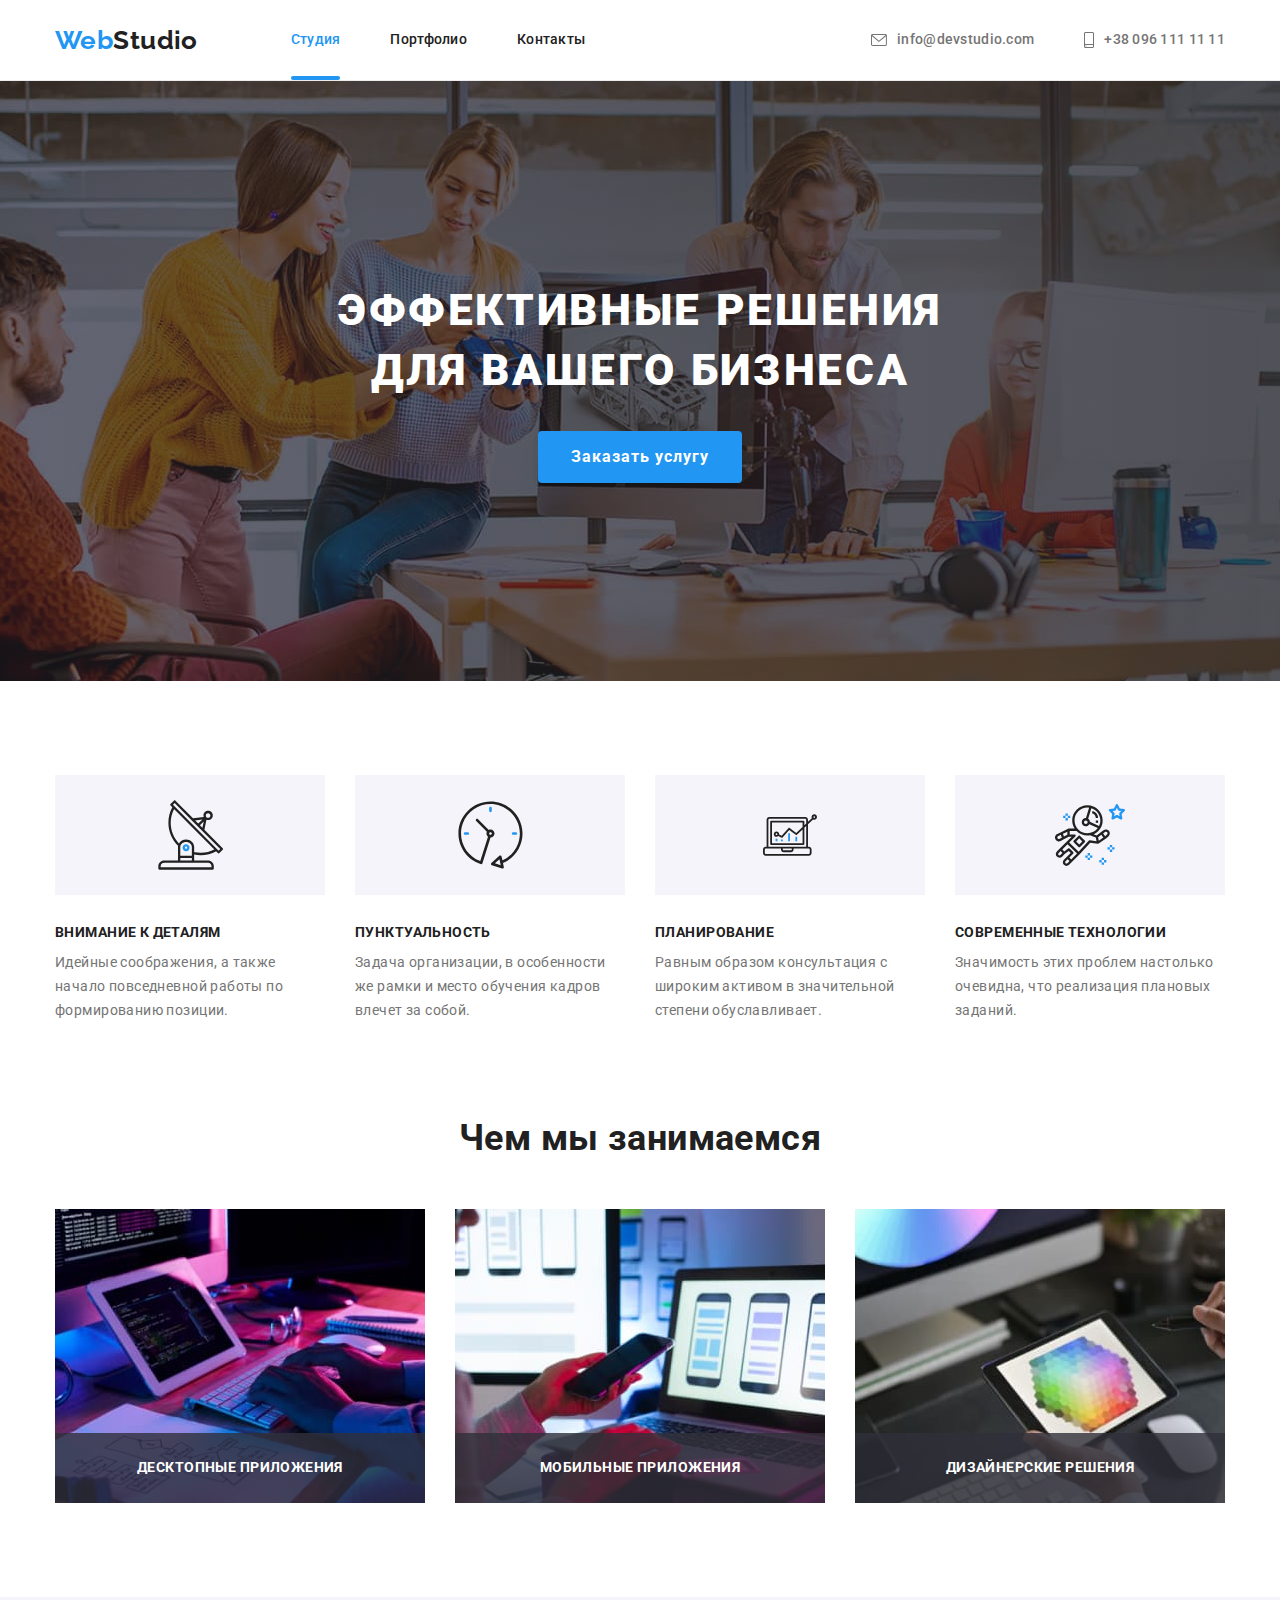
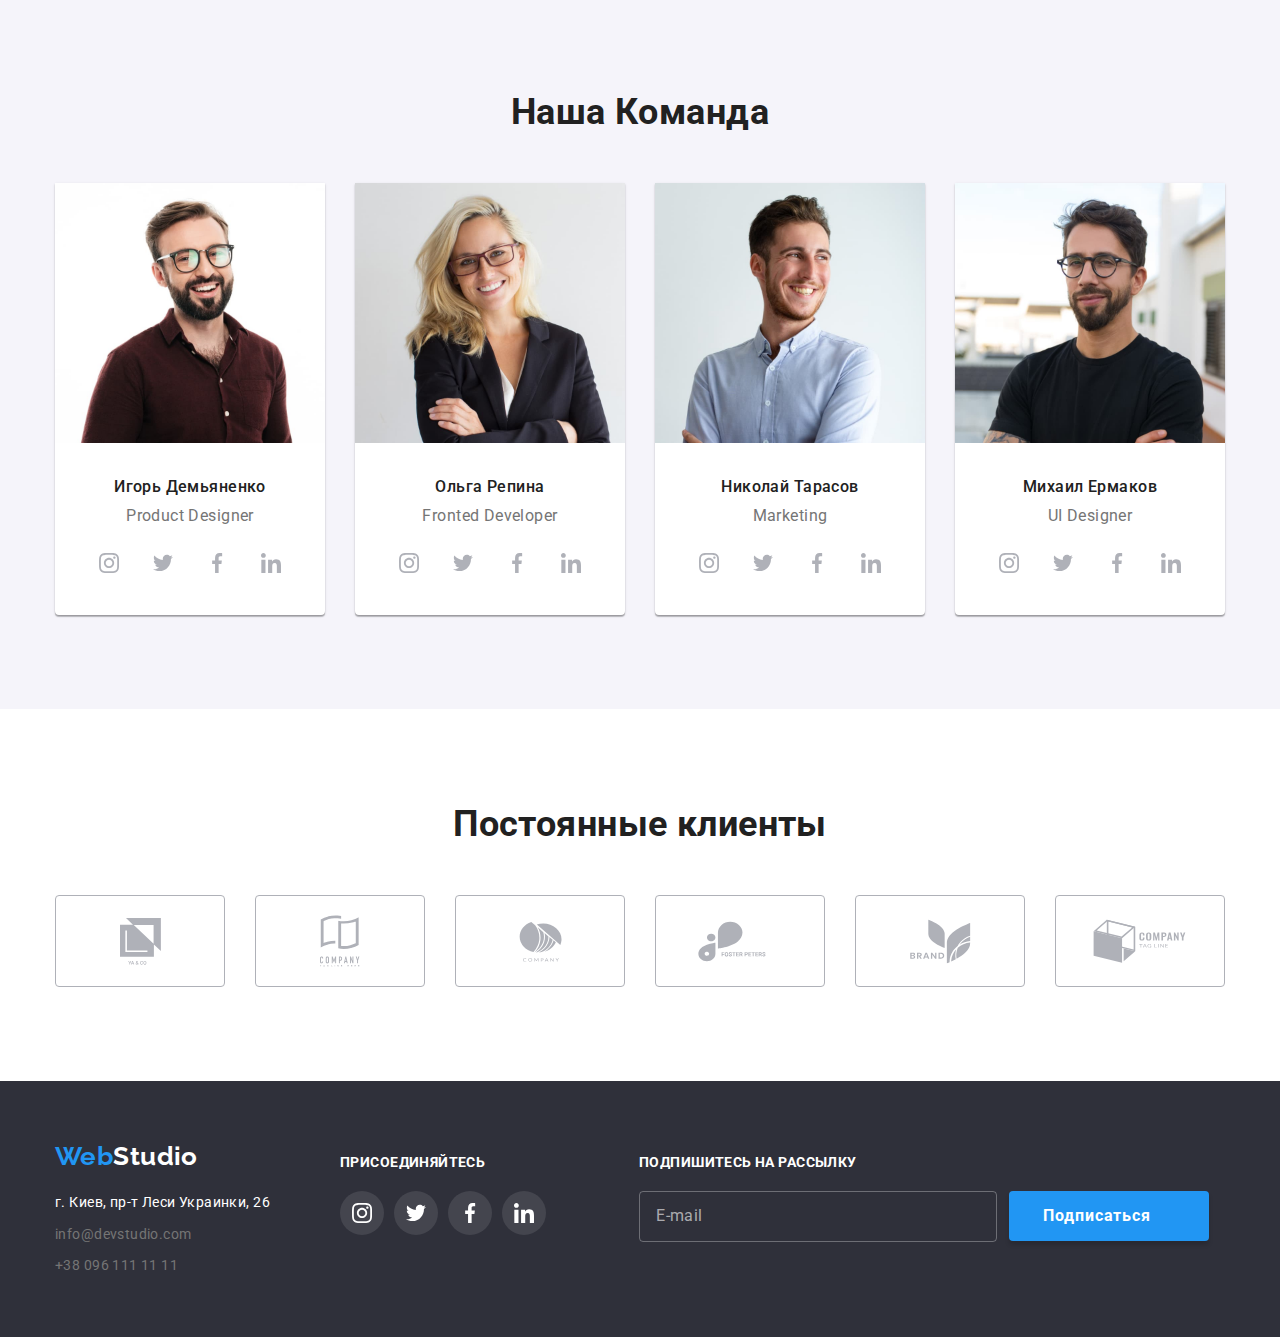
==== index.html @ 4ed6be83 "добавляет стили к форме" ====
<!DOCTYPE html>
<html lang="ru">
  <head>
    <meta charset="UTF-8" />
    <meta http-equiv="X-UA-Compatible" content="IE=edge" />
    <meta name="viewport" content="width=device-width, initial-scale=1.0" />
    <title>Студия</title>
    <link rel="preconnect" href="https://fonts.gstatic.com" />
    <link
      href="https://fonts.googleapis.com/css2?family=Raleway:wght@700&family=Roboto:wght@400;500;700;900&display=swap"
      rel="stylesheet"
    />
    <link
      rel="stylesheet"
      href="https://cdnjs.cloudflare.com/ajax/libs/modern-normalize/1.0.0/modern-normalize.min.css"
    />
    <link rel="stylesheet" href="./css/styles.css" />
  </head>
  <body class="page">
    <!--Шапка сайта-->
    <header class="page-header">
      <div class="container">
        <nav class="main-nav">
          <a href="./index.html" class="logo link-line"
            ><span class="logo-blue">Web</span>Studio</a
          >

          <ul class="site-nav list">
            <li class="item">
              <a href="./index.html" class="link current">Студия</a>
            </li>
            <li class="item">
              <a href="./portfolio.html" class="link">Портфолио</a>
            </li>
            <li class="item"><a href="#" class="link">Контакты</a></li>
          </ul>
        </nav>
        <ul class="auth-nav list">
          <li class="item">
            <a href="mailto:info@devstudio.com" class="link">
              <svg class="auth-item" width="16" height="12">
                <use
                  href="./images/icons.svg#icon-envelope"
                  class="auth-icon"
                ></use>
              </svg>
              info@devstudio.com</a
            >
          </li>
          <li class="item">
            <a href="tel:+380961111111" class="link">
              <svg class="auth-item" width="10" height="16">
                <use
                  href="./images/icons.svg#icon-smartphone"
                  class="auth-icon"
                ></use>
              </svg>
              +38 096 111 11 11</a
            >
          </li>
        </ul>
      </div>
    </header>

    <main>
      <!--Герой-->
      <section class="hero-section">
        <div class="container main-container">
          <h1 class="hero-title">Эффективные решения для вашего бизнеса</h1>
          <button class="hero-button button" type="button" data-modal-open>
            Заказать услугу
          </button>
          <div class="backdrop is-hidden" data-modal>
            <div class="modal">
              <div class="modal-container">
                <button
                  class="close-btn-modal"
                  type="button"
                  data-modal-close
                ></button>
              </div>
            </div>
          </div>
        </div>
      </section>
      <!--Преймущества-->
      <section class="section">
        <div class="container">
          <!--Скроем с помощью CSS↓-->
          <!-- <h2 class="second-title">Преймущества</h2> -->
          <ul class="feature-list list">
            <li class="item">
              <div class="feature-container">
                <svg class="feature-icon" width="65" height="70">
                  <use href="./images/icons.svg#icon-anthenn"></use>
                </svg>
              </div>
              <h3 class="features-title">Внимание к деталям</h3>
              <p class="features-text">
                Идейные соображения, а также начало повседневной работы по
                формированию позиции.
              </p>
            </li>
            <li class="item">
              <div class="feature-container">
                <svg class="feature-icon" width="67" height="70">
                  <use href="./images/icons.svg#icon-clock"></use>
                </svg>
              </div>
              <h3 class="features-title">Пунктуальность</h3>
              <p class="features-text">
                Задача организации, в особенности же рамки и место обучения
                кадров влечет за собой.
              </p>
            </li>
            <li class="item">
              <div class="feature-container">
                <svg class="feature-icon" width="70" height="54">
                  <use href="./images/icons.svg#icon-diagram"></use>
                </svg>
              </div>
              <h3 class="features-title">Планирование</h3>
              <p class="features-text">
                Равным образом консультация с широким активом в значительной
                степени обуславливает.
              </p>
            </li>
            <li class="item">
              <div class="feature-container">
                <svg class="feature-icon" width="70" height="70">
                  <use href="./images/icons.svg#icon-astronaut"></use>
                </svg>
              </div>
              <h3 class="features-title">Современные технологии</h3>
              <p class="features-text">
                Значимость этих проблем настолько очевидна, что реализация
                плановых заданий.
              </p>
            </li>
          </ul>
        </div>
      </section>
      <!--Чем мы занимаемся-->
      <section class="section no-toppadding">
        <div class="container">
          <h2 class="second-title">Чем мы занимаемся</h2>
          <ul class="list flex-occupation">
            <li class="item">
              <div class="thumb-occupation">
                <img
                  class="pictblock"
                  src="./images/box_1development.jpg"
                  alt="Разработка продукта"
                  width="370"
                  height="294"
                />
                <p class="occupation-text">Десктопные приложения</p>
              </div>
            </li>
            <li class="item">
              <div class="thumb-occupation">
                <img
                  class="pictblock"
                  src="./images/box_2visualization.jpg"
                  alt="Визуализация"
                  width="370"
                  height="294"
                />
                <p class="occupation-text">Мобильные приложения</p>
              </div>
            </li>
            <li class="item">
              <div class="thumb-occupation">
                <img
                  class="pictblock"
                  src="./images/box_3designing.jpg"
                  alt="Дизайн"
                  width="370"
                  height="294"
                />
                <p class="occupation-text">Дизайнерские решения</p>
              </div>
            </li>
          </ul>
        </div>
      </section>
      <!--Команда-->
      <section class="section team">
        <div class="container">
          <h2 class="second-title">Наша Команда</h2>
          <ul class="team-list list">
            <li class="item">
              <img
                src="./images/img.jpg"
                alt="Игорь Демьяненко"
                width="270"
                height="260"
              />

              <div class="teambox">
                <h3 class="names">Игорь Демьяненко</h3>
                <p class="profession">Product Designer</p>

                <ul class="icon-list">
                  <li class="team-item-icon">
                    <a href="#" class="team-link" aria-label="instagram">
                      <svg class="team-icon" width="20" height="20">
                        <use href="./images/icons.svg#icon-instagram"></use>
                      </svg>
                    </a>
                  </li>
                  <li class="team-item-icon">
                    <a href="#" class="team-link" aria-label="twitter">
                      <svg class="team-icon" width="20" height="20">
                        <use href="./images/icons.svg#icon-twitter"></use>
                      </svg>
                    </a>
                  </li>
                  <li class="team-item-icon">
                    <a href="#" class="team-link" aria-label="facebook">
                      <svg class="team-icon" width="20" height="20">
                        <use href="./images/icons.svg#icon-facebook"></use>
                      </svg>
                    </a>
                  </li>
                  <li class="team-item-icon">
                    <a href="#" class="team-link" aria-label="linkedin">
                      <svg class="team-icon" width="20" height="20">
                        <use href="./images/icons.svg#icon-linkedin"></use>
                      </svg>
                    </a>
                  </li>
                </ul>
              </div>
            </li>
            <li class="item">
              <img
                src="./images/img_2.jpg"
                alt="Ольга Репина"
                width="270"
                height="260"
              />
              <div class="teambox">
                <h3 class="names">Ольга Репина</h3>
                <p class="profession">Fronted Developer</p>
                <ul class="icon-list">
                  <li class="team-item-icon">
                    <a href="#" class="team-link" aria-label="instagram">
                      <svg class="team-icon" width="20" height="20">
                        <use href="./images/icons.svg#icon-instagram"></use>
                      </svg>
                    </a>
                  </li>
                  <li class="team-item-icon">
                    <a href="#" class="team-link" aria-label="twitter">
                      <svg class="team-icon" width="20" height="20">
                        <use href="./images/icons.svg#icon-twitter"></use>
                      </svg>
                    </a>
                  </li>
                  <li class="team-item-icon">
                    <a href="#" class="team-link" aria-label="facebook">
                      <svg class="team-icon" width="20" height="20">
                        <use href="./images/icons.svg#icon-facebook"></use>
                      </svg>
                    </a>
                  </li>
                  <li class="team-item-icon">
                    <a href="#" class="team-link" aria-label="linkedin">
                      <svg class="team-icon" width="20" height="20">
                        <use href="./images/icons.svg#icon-linkedin"></use>
                      </svg>
                    </a>
                  </li>
                </ul>
              </div>
            </li>
            <li class="item">
              <img
                src="./images/img_3.jpg"
                alt="Николай Тарасов"
                width="270"
                height="260"
              />
              <div class="teambox">
                <h3 class="names">Николай Тарасов</h3>
                <p class="profession">Marketing</p>
                <ul class="icon-list">
                  <li class="team-item-icon">
                    <a href="#" class="team-link" aria-label="instagram">
                      <svg class="team-icon" width="20" height="20">
                        <use href="./images/icons.svg#icon-instagram"></use>
                      </svg>
                    </a>
                  </li>
                  <li class="team-item-icon">
                    <a href="#" class="team-link" aria-label="twitter">
                      <svg class="team-icon" width="20" height="20">
                        <use href="./images/icons.svg#icon-twitter"></use>
                      </svg>
                    </a>
                  </li>
                  <li class="team-item-icon">
                    <a href="#" class="team-link" aria-label="facebook">
                      <svg class="team-icon" width="20" height="20">
                        <use href="./images/icons.svg#icon-facebook"></use>
                      </svg>
                    </a>
                  </li>
                  <li class="team-item-icon">
                    <a href="#" class="team-link" aria-label="linkedin">
                      <svg class="team-icon" width="20" height="20">
                        <use href="./images/icons.svg#icon-linkedin"></use>
                      </svg>
                    </a>
                  </li>
                </ul>
              </div>
            </li>
            <li class="item">
              <img
                src="./images/img_4.jpg"
                alt="Михаил Ермаков"
                width="270"
                height="260"
              />
              <div class="teambox">
                <h3 class="names">Михаил Ермаков</h3>
                <p class="profession">UI Designer</p>
                <ul class="icon-list">
                  <li class="team-item-icon">
                    <a href="#" class="team-link" aria-label="instagram">
                      <svg class="team-icon" width="20" height="20">
                        <use href="./images/icons.svg#icon-instagram"></use>
                      </svg>
                    </a>
                  </li>
                  <li class="team-item-icon">
                    <a href="#" class="team-link" aria-label="twitter">
                      <svg class="team-icon" width="20" height="20">
                        <use href="./images/icons.svg#icon-twitter"></use>
                      </svg>
                    </a>
                  </li>
                  <li class="team-item-icon">
                    <a href="#" class="team-link" aria-label="facebook">
                      <svg class="team-icon" width="20" height="20">
                        <use href="./images/icons.svg#icon-facebook"></use>
                      </svg>
                    </a>
                  </li>
                  <li class="team-item-icon">
                    <a href="#" class="team-link" aria-label="linkedin">
                      <svg class="team-icon" width="20" height="20">
                        <use href="./images/icons.svg#icon-linkedin"></use>
                      </svg>
                    </a>
                  </li>
                </ul>
              </div>
            </li>
          </ul>
        </div>
      </section>
      <!-- Clients -->
      <section class="section">
        <h2 class="second-title">Постоянные клиенты</h2>
        <ul class="icon-list">
          <li class="client-item-icon">
            <a href="#" class="client-link">
              <svg class="client-icon" width="41" height="47">
                <use href="./images/icons.svg#icon-group_2"></use>
              </svg>
            </a>
          </li>
          <li class="client-item-icon">
            <a href="#" class="client-link">
              <svg class="client-icon" width="40" height="52">
                <use href="./images/icons.svg#icon-group_3"></use>
              </svg>
            </a>
          </li>
          <li class="client-item-icon">
            <a href="#" class="client-link">
              <svg class="client-icon" width="43" height="41">
                <use href="./images/icons.svg#icon-group_4"></use>
              </svg>
            </a>
          </li>
          <li class="client-item-icon">
            <a href="#" class="client-link">
              <svg class="client-icon" width="84" height="41">
                <use href="./images/icons.svg#icon-group_5"></use>
              </svg>
            </a>
          </li>
          <li class="client-item-icon">
            <a href="#" class="client-link">
              <svg class="client-icon" width="63" height="45">
                <use href="./images/icons.svg#icon-group_7"></use>
              </svg>
            </a>
          </li>
          <li class="client-item-icon">
            <a href="#" class="client-link">
              <svg class="client-icon" width="94" height="44">
                <use href="./images/icons.svg#icon-group_6"></use>
              </svg>
            </a>
          </li>
        </ul>
      </section>
    </main>
    <footer class="page-footer">
      <div class="container">
        <div class="footer-conteiner">
          <a href="./index.html" class="logo-footer link-line"
            ><span class="logo-blue">Web</span>Studio</a
          >
          <address class="footer-adress">
            <p class="text-footer">г. Киев, пр-т Леси Украинки, 26</p>
            <ul class="contacts-footer list">
              <li class="link">
                <a href="mailto:info@devstudio.com">info@devstudio.com</a>
              </li>
              <li class="link">
                <a href="tel:+380961111111">+38 096 111 11 11</a>
              </li>
            </ul>
          </address>
        </div>

        <div class="second footer-conteiner">
          <p class="features-title">Присоединяйтесь</p>
          <ul class="icon-list">
            <li class="footer-item-icon">
              <a href="#" class="footer-link" aria-label="instagram">
                <svg class="footer-icon" width="20" height="20">
                  <use href="./images/icons.svg#icon-instagram"></use>
                </svg>
              </a>
            </li>
            <li class="footer-item-icon">
              <a href="#" class="footer-link" aria-label="twitter">
                <svg class="footer-icon" width="20" height="20">
                  <use href="./images/icons.svg#icon-twitter"></use>
                </svg>
              </a>
            </li>
            <li class="footer-item-icon">
              <a href="#" class="footer-link" aria-label="facebook">
                <svg class="footer-icon" width="20" height="20">
                  <use href="./images/icons.svg#icon-facebook"></use>
                </svg>
              </a>
            </li>
            <li class="footer-item-icon">
              <a href="#" class="footer-link" aria-label="linkedin">
                <svg class="footer-icon" width="20" height="20">
                  <use href="./images/icons.svg#icon-linkedin"></use>
                </svg>
              </a>
            </li>
          </ul>
        </div>
        <div class="form-field footer-conteiner">
          <form name = "subscribe">
          <label  class= "subscribe-label" for="mail">Подпишитесь на рассылку</label>
          <div class="field-btn-container">
            <input  class="input-email" type="email" name="mail" id="mail" placeholder="E-mail" />
            </form>
            <button class="hero-button button" type="submit">
              <span class="sub-text">
              Подписаться</span>
              <svg class="sub-icon" width="24" height="24">
                <use href=""></use>

              </svg>
            </button>
          </div>
        </div>
      </div>
    </footer>
    <script src="./js/modal.js"></script>
  </body>
</html>
---- css/styles.css ----
:root {
  --primary-text-color: #757575;
  --title-text-color: #212121;
  --accent-color: #2196f3;
  --white-color: #ffffff;

  --background-white: #ffffff;
  --background-black: #2f303a;
  --background-button: #f5f4fa;
  --background-gray: #e5e5e5;
  --bordercard-grey: #eeeeee;
  --transparent-mail: rgba(255 255 255 0.6);
  --gradient-color: #c4c4c4;

  --card-set-gep: 30px;
  --timing-function: cubic-bezier(0.4, 0, 0.2, 1);
  --timing-process: 250ms;
}

/* Cтили для Index.html */

body {
  background-color: var(--white-color);
  color: var(--primary-text-color);
  font-family: Roboto, sans-serif;
  letter-spacing: 0.03em;
  font-family: "Roboto", "Arial", "Helvetica", sans-serif;
  font-weight: 400;
  font-size: 14px;
  line-height: 1.14;
  font-style: normal;
  margin: 0px;
}

/* img {
  display: block; ----Репета на видео показывал что можно делать так в ДЗ))
  max-width: 100%;
} */
/* можно еще создать в body {font size14px} */
.link-line {
  text-decoration: none;
}
.list {
  margin: 0;
  padding: 0;
  list-style: none;
}

.list a {
  text-decoration: none;
}

.page-header {
  background-color: var(--background-white);
  border-bottom: 1px solid #ececec;
}
/* контейнер */
.container {
  padding-left: 15px;
  padding-right: 15px;

  width: 1200px;
  margin-left: auto;
  margin-right: auto;
}

/* Main */
.page-header > .container {
  display: flex;
  align-items: center;
  justify-content: space-between;
}

/* Main-nav */

.main-nav {
  display: flex;
  align-items: center;
}
/* logo */
.logo {
  color: var(--title-text-color);
  font-family: Raleway, sans-serif;

  font-weight: 700;
  font-size: 26px;
  line-height: 1.17;
}
.logo-blue {
  color: var(--accent-color);
}

/* site nav */
.site-nav {
  display: flex;
  margin-left: 93px;
}

.site-nav .item + .item {
  margin-left: 50px;
}

.site-nav .link {
  display: block;
  padding-top: 32px;
  padding-bottom: 32px;

  color: var(--title-text-color);
  font-family: Roboto, sans-serif;
  font-weight: 500;
  font-size: 14px;
  line-height: 1.14;
  letter-spacing: 0.02em;
  transition: color var(--timing-process) var(--timing-function);
}

.site-nav .link:hover,
.site-nav .link:focus {
  color: var(--accent-color);
}
.site-nav .link.current {
  color: var(--accent-color);
}
.current {
  position: relative;
}
.current::after {
  content: "";
  position: absolute;
  width: 100%;
  height: 4px;
  bottom: 0;
  left: 0;

  display: inline-block;
  border-radius: 2px;
  margin: 0;
  padding: 0;
  background-color: var(--accent-color);
}
/* auth-nav */

.auth-nav {
  display: flex;
  margin-left: auto;
  align-items: center;
}

.auth-nav .item + .item {
  margin-left: 50px;
}
.auth-item {
  margin-right: 10px;
}

.auth-nav .link {
  display: flex;
  align-items: center;

  fill: currentColor;

  color: var(--primary-text-color);
  font-family: Roboto, sans-serif;
  font-weight: 500;
  font-size: 14px;
  line-height: 1.14;
  letter-spacing: 0.02em;
  transition: color var(--timing-process) var(--timing-function);
}

.auth-nav .link:hover,
.auth-nav .link:focus {
  color: var(--accent-color);
}

/* Hero */
.hero-section {
  background-color: var(--background-black);

  background-image: linear-gradient(
      to right,
      rgba(47, 48, 58, 0.4) 0%,
      rgba(45, 45, 45, 0.6) 100%
    ),
    url(../images/img_5.jpg);
  background-position: center;
  background-repeat: no-repeat;
  text-align: center;
  max-width: 1600px;
  height: 600px;

  margin-left: auto;
  margin-right: auto;
  justify-content: center;
}

.backdrop {
  position: fixed;
  top: 0;
  left: 0;

  width: 100%;
  height: 100%;
  background-color: rgba(0, 0, 0, 0.2);
  opacity: 1;
  transition: opacity var(--timing-process) var(--timing-function);
}
.backdrop.is-hidden {
  opacity: 0;
  pointer-events: none;
  visibility: hidden;
}
.backdrop.is-hidden .modal {
  transform: translate(-50%, -50%) scale(0);
  opacity: 0;
}
.modal {
  position: absolute;
  top: 50%;
  left: 50%;
  min-width: 528px;
  min-height: 581px;
  background-color: var(--background-white);

  transform: translate(-50%, -50%) scale(1);
  transition: transform var(--timing-process) var(--timing-function),
    opacity var(--timing-process) var(--timing-function);
  opacity: 1;
}
.modal-container {
  position: relative;
}
.close-btn-modal {
  position: absolute;
  top: 0;
  right: 0;
  width: 30px;
  height: 30px;
  border-radius: 50%;
  border: 1px solid rgba(0, 0, 0, 0.1);
  background-color: var(--background-white);

  background: url(../images/close_modal.svg) no-repeat center;
  margin: 8px;
  cursor: pointer;
  text-decoration: none;
}

.hero-title {
  margin-top: 0;
  margin-bottom: 30px;

  color: var(--white-color);
  font-family: Roboto, sans-serif;
  font-weight: 900;
  font-size: 44px;
  line-height: 1.363636;

  letter-spacing: 0.06em;
  text-transform: uppercase;
  text-align: center;
}
.main-container {
  max-width: 690px;
  padding: 200px 0px;
}

/* features-list */
.feature-list {
  display: flex;
}

.feature-list .item {
  width: 270px;
}
.feature-list .item + .item {
  margin-left: 30px;
}
.features-title {
  margin-top: 0;
  margin-bottom: 10px;

  color: var(--title-text-color);
  font-family: Roboto, sans-serif;
  font-weight: 700;
  font-size: 14px;
  line-height: 1.14;
  text-transform: uppercase;
}
.features-text {
  margin-top: 0;
  margin-bottom: 0px;

  font-family: Roboto, sans-serif;
  font-size: 14px;
  line-height: 1.71;
}
.feature-container {
  display: flex;
  justify-content: center;
  align-items: center;
  width: 270px;
  height: 120px;
  background-color: var(--background-button);
  margin-bottom: 30px;
}

/* Section */
.section {
  padding-top: 94px;
  padding-bottom: 94px;
}

.section.no-toppadding {
  padding-top: 0;
  padding-bottom: 94;
}
/* Occupation */
.flex-occupation {
  display: flex;
}

.flex-occupation .item {
  width: 370px;
}
.thumb-occupation {
  position: relative;
}

.flex-occupation .item + .item {
  margin-left: 30px;
}
.occupation-text {
  position: absolute;
  bottom: 0;
  left: 0;
  width: 100%;
  height: 70px;

  margin: 0;
  padding: 27px 0;
  text-align: center;

  color: var(--white-color);
  font-family: Roboto, sans-serif;
  font-weight: 700;
  font-size: 14px;
  line-height: 1.14;
  text-transform: uppercase;
  background-color: rgba(47, 48, 58, 0.8);
  letter-spacing: 0.03em;
}

.second-title {
  margin-top: 0;
  margin-bottom: 50px;

  color: var(--title-text-color);
  font-family: Roboto, sans-serif;
  font-weight: 700;
  font-size: 36px;
  line-height: 1.17;
  text-align: center;
}

/* Section team */
.team-list {
  display: flex;
  align-items: center;
}

.team-list .item + .item {
  margin-left: 30px;
}

.team-list .item {
  background-color: var(--background-white);
  width: 270px;
  box-shadow: 0px 1px 3px rgba(0, 0, 0, 0.12), 0px 1px 1px rgba(0, 0, 0, 0.14),
    0px 2px 1px rgba(0, 0, 0, 0.2);
  border-radius: 0px 0px 4px 4px;
}

.team {
  background-color: var(--background-button);
}

.team-list .names {
  margin-top: 0;
  margin-bottom: 10px;

  color: var(--title-text-color);
  font-weight: 500;
  font-size: 16px;
  line-height: 1.19;
  text-align: center;
}

.team-list .profession {
  margin-top: 0;
  margin-bottom: 16px;

  font-size: 16px;
  line-height: 1.19;
  text-align: center;
}
.teambox {
  padding-top: 30px;
  padding-bottom: 30px;
}
/* .team-icon {
  width: 20px;
  height: 20px; */
/* } */

.team-link {
  width: 44px;
  height: 44px;
  border-radius: 50%;
  background-color: var(--background-white);
  display: flex;
  justify-content: center;
  align-items: center;
  fill: currentColor;
  color: #afb1b8;
  transition: color var(--timing-process) var(--timing-function),
    background-color var(--timing-process) var(--timing-function);
}

.team-link:focus,
.team-link:hover {
  background-color: var(--accent-color);
  color: var(--white-color);
}
.icon-list {
  padding: 0;
  margin: 0;
  display: flex;
  align-items: center;
  justify-content: center;
  list-style: none;
}
.team-item-icon + .team-item-icon {
  margin-left: 10px;
}

/* Clients */

.client-link {
  width: 170px;
  height: 92px;
  border-radius: 4px;
  border: 1px solid #afb1b8;
  display: flex;
  justify-content: center;
  align-items: center;
  fill: currentColor;
  color: #afb1b8;
  transition: color var(--timing-process) var(--timing-function),
    border-color var(--timing-process) var(--timing-function);
}

.client-link:focus,
.client-link:hover {
  color: var(--accent-color);
  border-color: var(--accent-color);
}

.client-item-icon + .client-item-icon {
  margin-left: 30px;
}
/* buttons */
.button {
  color: var(--title-text-color);
  background-color: var(--background-button);
  cursor: pointer;
  font-weight: 500;
  font-size: 16px;
  line-height: 1.6;
  text-align: center;
  letter-spacing: 0.03em;

  display: inline-block;
  border-radius: 4px;
  padding: 6px 22px;
  border: 1px solid transparent;
  transition: color var(--timing-process) var(--timing-function),
    background-color var(--timing-process) var(--timing-function),
    box-shadow var(--timing-process) var(--timing-function);
}
.button:focus,
.button:hover {
  color: var(--white-color);
  background-color: var(--accent-color);
  box-shadow: 0px 1px 1px rgba(0, 0, 0, 0.12), 0px 4px 4px rgba(0, 0, 0, 0.06),
    1px 4px 6px rgba(0, 0, 0, 0.16);
}

.hero-button {
  font-family: inherit;
  font-weight: 700;
  font-size: 16px;
  line-height: 1.87;
  align-items: center;
  text-align: center;
  letter-spacing: 0.06em;

  display: inline-block;
  min-width: 200px;
  min-height: 50px;
  padding: 10px 32px;
  box-shadow: 0px 4px 4px rgba(0, 0, 0, 0.15);
  color: var(--white-color);
  background-color: var(--accent-color);
}

/* footer */
.page-footer > .container {
  display: flex;
  align-items: center;
}
.page-footer {
  background-color: var(--background-black);

  margin-left: auto;
  margin-right: auto;
}

.footer-conteiner {
  display: flex;
  padding-top: 60px;
  padding-bottom: 60px;
  flex-direction: column;
}
.footer-conteiner + .footer-conteiner {
  margin-left: 70px;
}
.footer-conteiner:last-child {
  margin-left: 93px;
}
.second.footer-conteiner {
  padding-top: 73px;
  padding-bottom: 100px;
}

.form-field.footer-conteiner {
  padding-top: 72px;
  padding-bottom: 93px;
}

.form-field {
  width: 570px;
}
.field-btn-container {
  display: flex;
}

.subscribe-label {
  display: block;
  margin-bottom: 20px;

  color: var(--white-color);
  font-family: Roboto, sans-serif;
  font-weight: 700;
  font-size: 14px;
  line-height: 1.14;
  text-transform: uppercase;
}

.field-btn-container .button {
  display: flex;
  justify-content: center;
  align-items: center;
  padding: 10px 0;
  height: 50px;
}

.input-email {
  box-sizing: border-box;
  width: 358px;
  margin: 0;
  margin-right: 12px;
  padding: 15px 16px;
  border-radius: 4px;
  border: 1px solid rgba(255, 255, 255, 0.3);
  background-color: transparent;
  color: var(--white-color);

  font-size: 16px;
}
.input-email::placeholder {
  color: rgba(255, 255, 255, 0.6);
  font-size: 16px;
  line-height: 1.25;
  letter-spacing: 0.03em;
}

.logo-footer {
  display: inline-block;
  margin-bottom: 20px;

  font-family: Raleway, sans-serif;
  font-weight: 700;
  font-size: 26px;
  line-height: 1.17;
}
.footer-adress {
  display: inline-block;
}
.footer-conteiner > .features-title {
  color: var(--white-color);
  margin-bottom: 20px;
}

.logo-footer,
.text-footer {
  color: var(--white-color);
}

.contacts-footer a {
  color: var(--transparent-mail);
}

.contacts-footer,
.text-footer {
  font-family: Roboto, sans-serif;
  font-style: normal;
  font-size: 14px;

  margin-top: 0;
  margin-bottom: 0;
  letter-spacing: 0.03em;
  line-height: 1.6;
}

.text-footer {
  margin-top: 0;
  margin-bottom: 9px;
}

.contacts-footer a:focus,
.contacts-footer a:hover {
  color: var(--accent-color);
}
.contacts-footer a {
  transition: color var(--timing-process) var(--timing-function);
}

.contacts-footer .link:not(:last-child) {
  margin-top: 0;
  margin-bottom: 9px;
}
.footer-link {
  width: 44px;
  height: 44px;
  border-radius: 50%;
  background-color: rgba(255, 255, 255, 0.1);
  display: flex;
  justify-content: center;
  align-items: center;
  fill: currentColor;
  color: var(--white-color);
  transition: color var(--timing-process) var(--timing-function),
    background-color var(--timing-process) var(--timing-function);
}

.footer-link:focus,
.footer-link:hover {
  background-color: var(--accent-color);
}

/* .footer-icon {
  width: 20px;
  height: 20px;
} */
.footer-item-icon + .footer-item-icon {
  margin-left: 10px;
}

/* Страница портфолио */
.pictblock {
  display: block;
  max-width: 100%;
}

.portfolio-title {
  margin-top: 0;
  margin-bottom: 4px;

  color: var(--title-text-color);
  font-weight: 700;
  font-size: 18px;
  line-height: 2;
  letter-spacing: 0.06em;
}

.portfolio-text {
  margin-top: 0;
  margin-bottom: 0;

  color: var(--primary-text-color);
  font-size: 16px;
  line-height: 1.88;
}

.flex-filter {
  display: flex;
  margin-bottom: 50px;
  justify-content: center;
  text-align: center;
}

.flex-filter .item + .item {
  margin-left: 8px;
}

.flex-container {
  display: flex;
  flex-wrap: wrap;
  justify-content: center;
  margin-bottom: calc(-1 * var(--card-set-gep));
  margin-right: calc(-1 * var(--card-set-gep));
}

/* Можно сделать через width */
.flex-element {
  /* height: 404px; */
  flex-basis: calc(100% / 3 - 1 * var(--card-set-gep));
  margin-right: var(--card-set-gep);
  margin-bottom: var(--card-set-gep);
  transition: box-shadow var(--timing-process) var(--timing-function);
}
.flex-element:nth-child(3n) {
  margin-right: 0;
}
/* .flex-element:nth-last-child(-n + 3) {
  margin-bottom: 0;
} */
.flex-element:focus,
.flex-element:hover {
  box-shadow: 0px 1px 1px rgba(0, 0, 0, 0.12), 0px 4px 4px rgba(0, 0, 0, 0.06),
    1px 4px 6px rgba(0, 0, 0, 0.16);
}

.product-content {
  width: 370px;
  display: block;
  padding: 20px 24px;
  border-bottom: 1px solid var(--bordercard-grey);
  border-left: 1px solid var(--bordercard-grey);
  border-right: 1px solid var(--bordercard-grey);
}

.product-thumb {
  position: relative;
  overflow: hidden;
}

.flex-element:hover .product-text {
  transform: translateY(0);
}

.product-text {
  position: absolute;
  top: 0;
  left: 0;
  display: inline-block;
  width: 100%;
  height: 100%;

  margin: 0;
  padding: 63px 24px;
  color: var(--white-color);
  background-color: rgba(33, 150, 243, 0.9);
  transform: translateY(100%);
  transition: transform var(--timing-process) var(--timing-function);

  font-family: Roboto, sans-serif;
  font-style: normal;
  font-size: 18px;

  margin-top: 0;
  margin-bottom: 0;
  letter-spacing: 0.03em;
  line-height: 1.55;
}
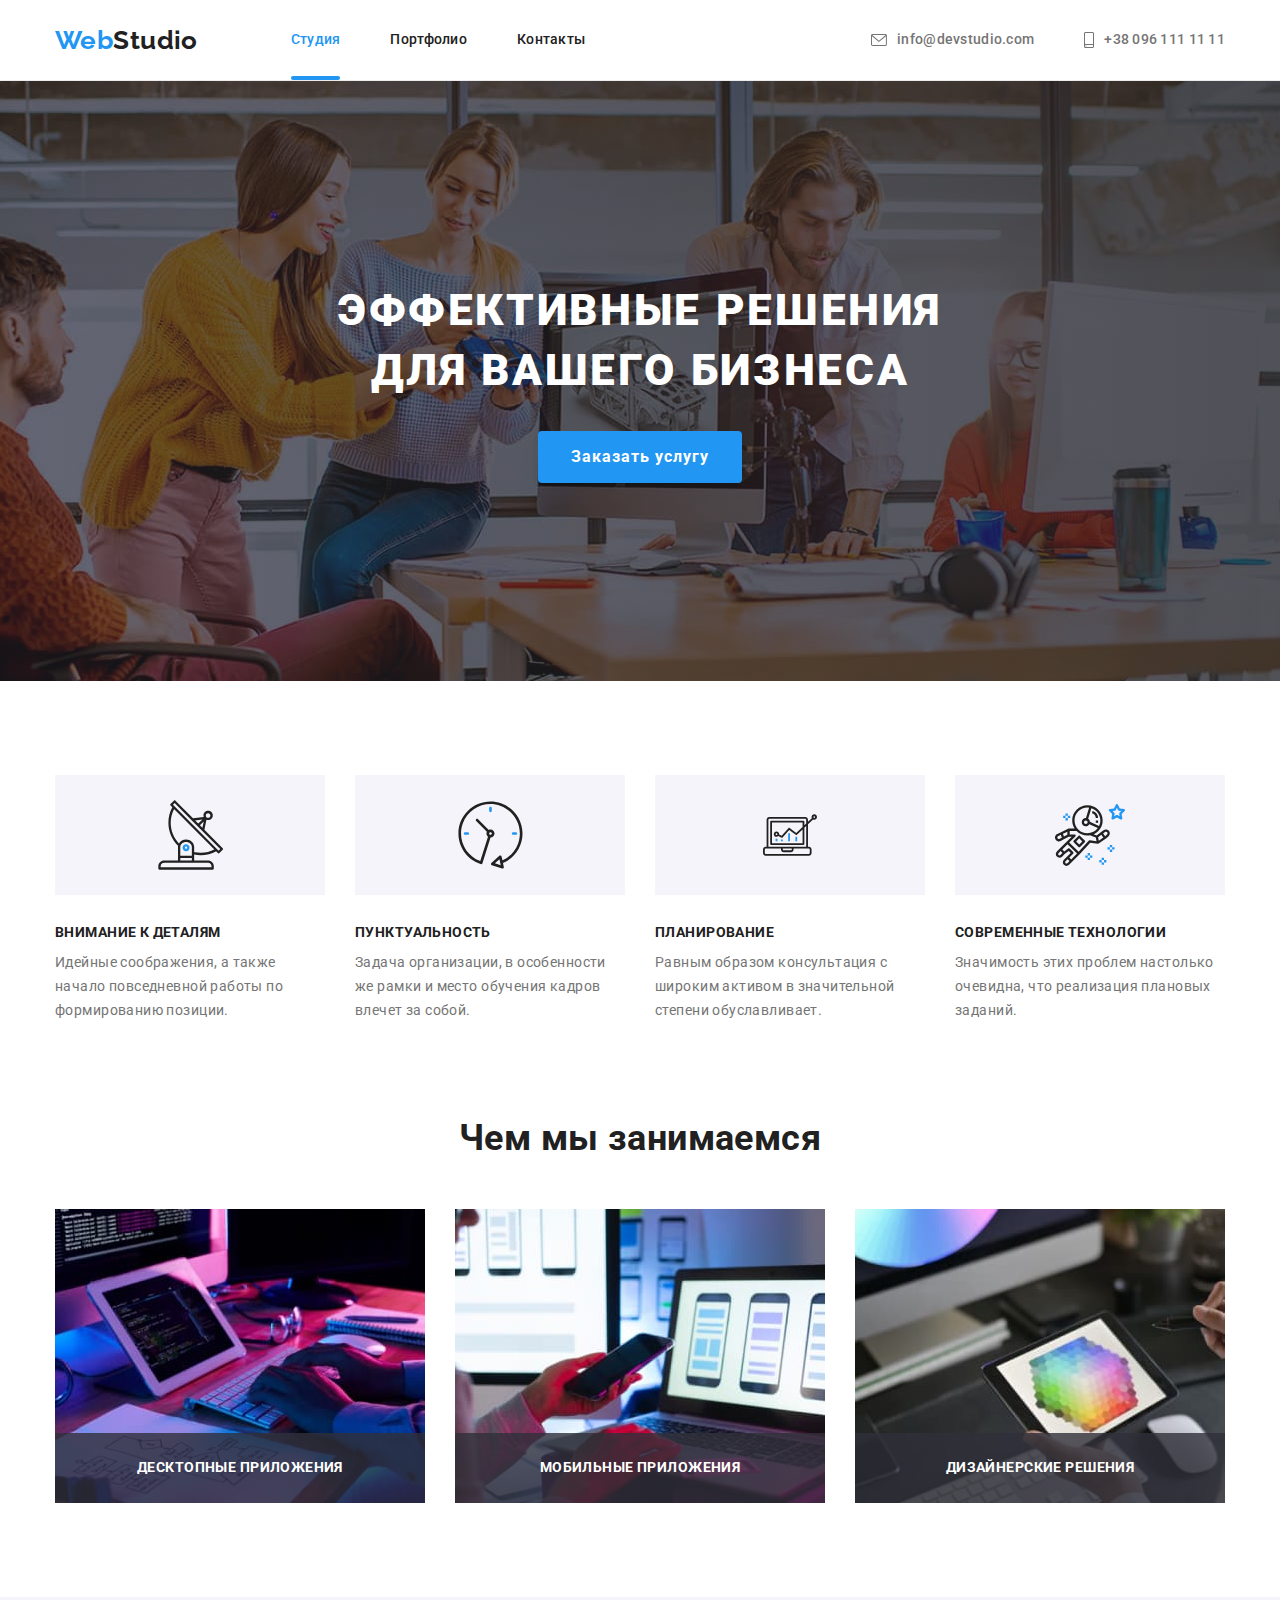
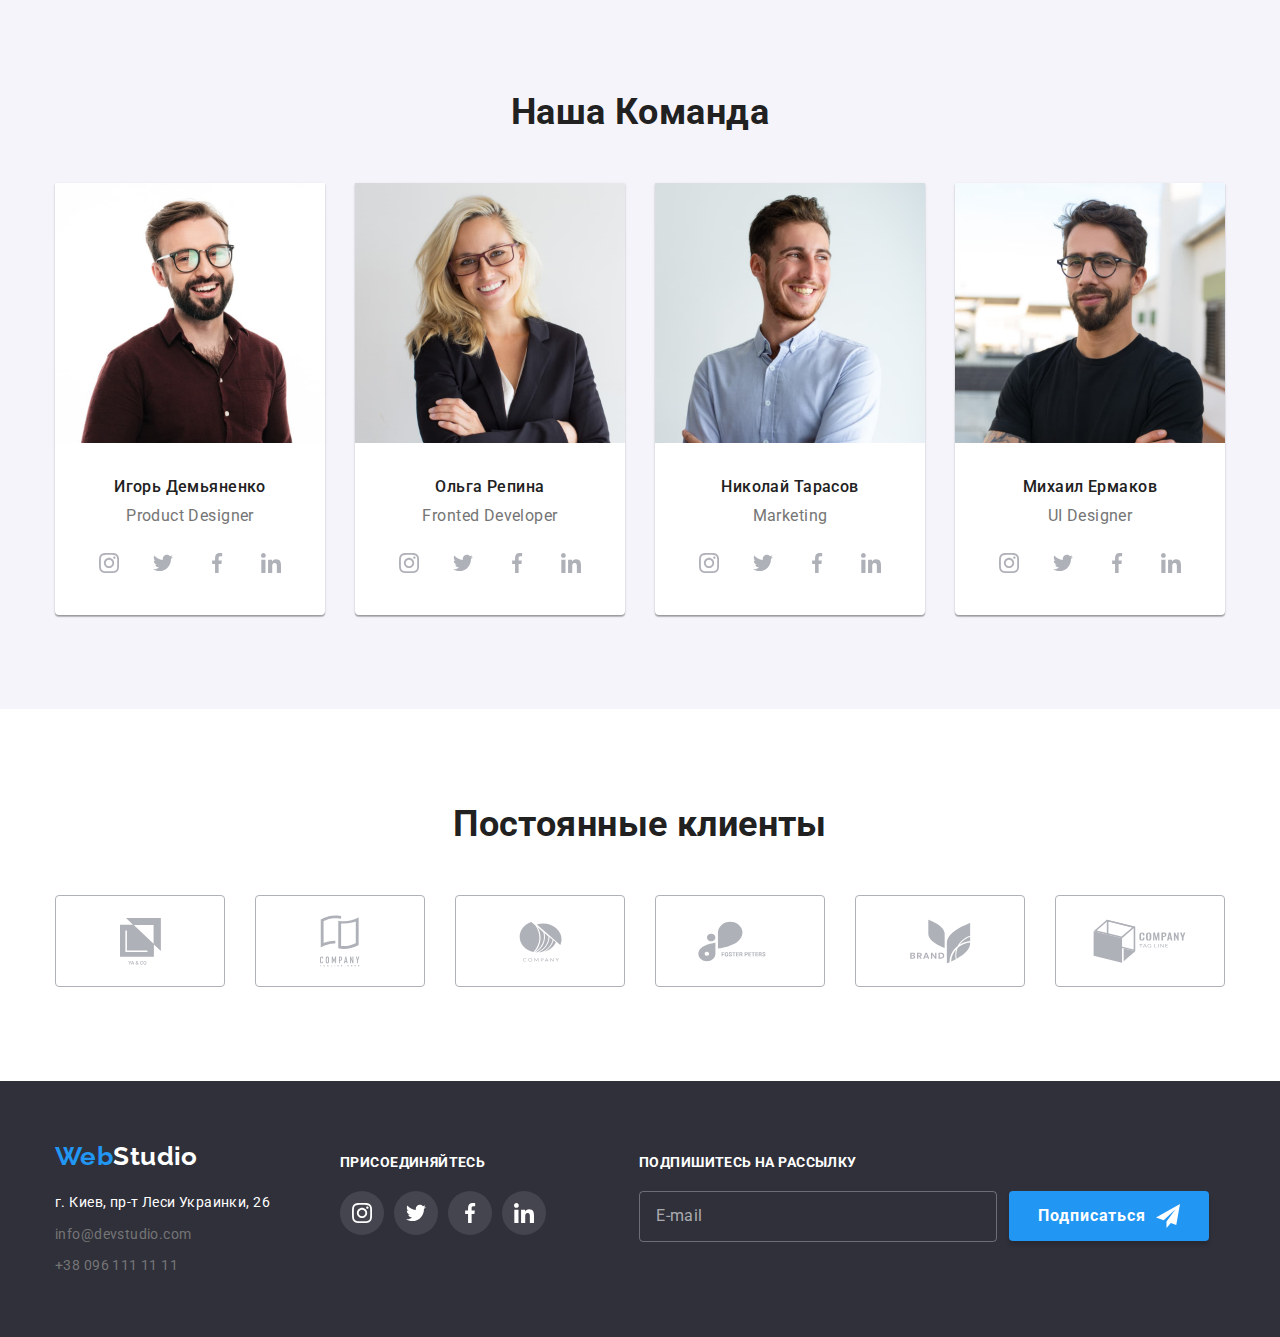
==== commit d338fbdc: "добавляет иконки, разметку модалки" ====
--- a/index.html
+++ b/index.html
@@ -72,12 +72,19 @@
           </button>
           <div class="backdrop is-hidden" data-modal>
             <div class="modal">
-              <div class="modal-container">
+              
+                
                 <button
                   class="close-btn-modal"
                   type="button"
                   data-modal-close
-                ></button>
+                >
+                <svg class="modal-icon" width="18px" height= "18px">
+              <use href="./images/icons.svg#icon-icon_close_modal"></use>
+            </svg>
+              </button>
+              <div class="modal-container">
+                <h2 class="modal-title">Оставьте свои данные, мы вам перезвоним</h2>
               </div>
             </div>
           </div>
@@ -467,13 +474,13 @@
           <form name = "subscribe">
           <label  class= "subscribe-label" for="mail">Подпишитесь на рассылку</label>
           <div class="field-btn-container">
-            <input  class="input-email" type="email" name="mail" id="mail" placeholder="E-mail" />
+            <input  class="input-email" type="email" name="email" id="mail" placeholder="E-mail" />
             </form>
             <button class="hero-button button" type="submit">
               <span class="sub-text">
               Подписаться</span>
               <svg class="sub-icon" width="24" height="24">
-                <use href=""></use>
+                <use href="./images/icons.svg#icon-send"></use>
 
               </svg>
             </button>
--- a/css/styles.css
+++ b/css/styles.css
@@ -214,6 +214,28 @@
   transform: translate(-50%, -50%) scale(0);
   opacity: 0;
 }
+
+.hero-title {
+  margin-top: 0;
+  margin-bottom: 30px;
+
+  color: var(--white-color);
+  font-family: Roboto, sans-serif;
+  font-weight: 900;
+  font-size: 44px;
+  line-height: 1.363636;
+
+  letter-spacing: 0.06em;
+  text-transform: uppercase;
+  text-align: center;
+}
+.main-container {
+  max-width: 690px;
+  padding: 200px 0px;
+}
+
+/* Modal-window */
+
 .modal {
   position: absolute;
   top: 50%;
@@ -232,6 +254,10 @@
 }
 .close-btn-modal {
   position: absolute;
+  display: flex;
+  align-items: center;
+  justify-content: center;
+
   top: 0;
   right: 0;
   width: 30px;
@@ -240,29 +266,30 @@
   border: 1px solid rgba(0, 0, 0, 0.1);
   background-color: var(--background-white);
 
-  background: url(../images/close_modal.svg) no-repeat center;
   margin: 8px;
   cursor: pointer;
   text-decoration: none;
-}
-
-.hero-title {
-  margin-top: 0;
-  margin-bottom: 30px;
-
-  color: var(--white-color);
-  font-family: Roboto, sans-serif;
-  font-weight: 900;
-  font-size: 44px;
-  line-height: 1.363636;
-
-  letter-spacing: 0.06em;
-  text-transform: uppercase;
-  text-align: center;
-}
-.main-container {
-  max-width: 690px;
-  padding: 200px 0px;
+  color: #000;
+  fill: currentColor;
+  transition: var(--timing-process) var(--timing-function);
+}
+.close-btn-modal:hover,
+.close-btn-modal:focus {
+  color: var(--accent-color);
+}
+.modal-title {
+  margin-top: 40px;
+  margin-bottom: 12px;
+
+  color: var(--title-text-color);
+  font-family: Roboto, sans-serif;
+  font-weight: 700;
+  font-size: 20px;
+  line-height: 1.17;
+
+  letter-spacing: 0.03em;
+
+  text-align: center;
 }
 
 /* features-list */
@@ -553,6 +580,10 @@
 }
 .field-btn-container {
   display: flex;
+}
+.sub-text {
+  display: inline-block;
+  margin-right: 10px;
 }
 
 .subscribe-label {
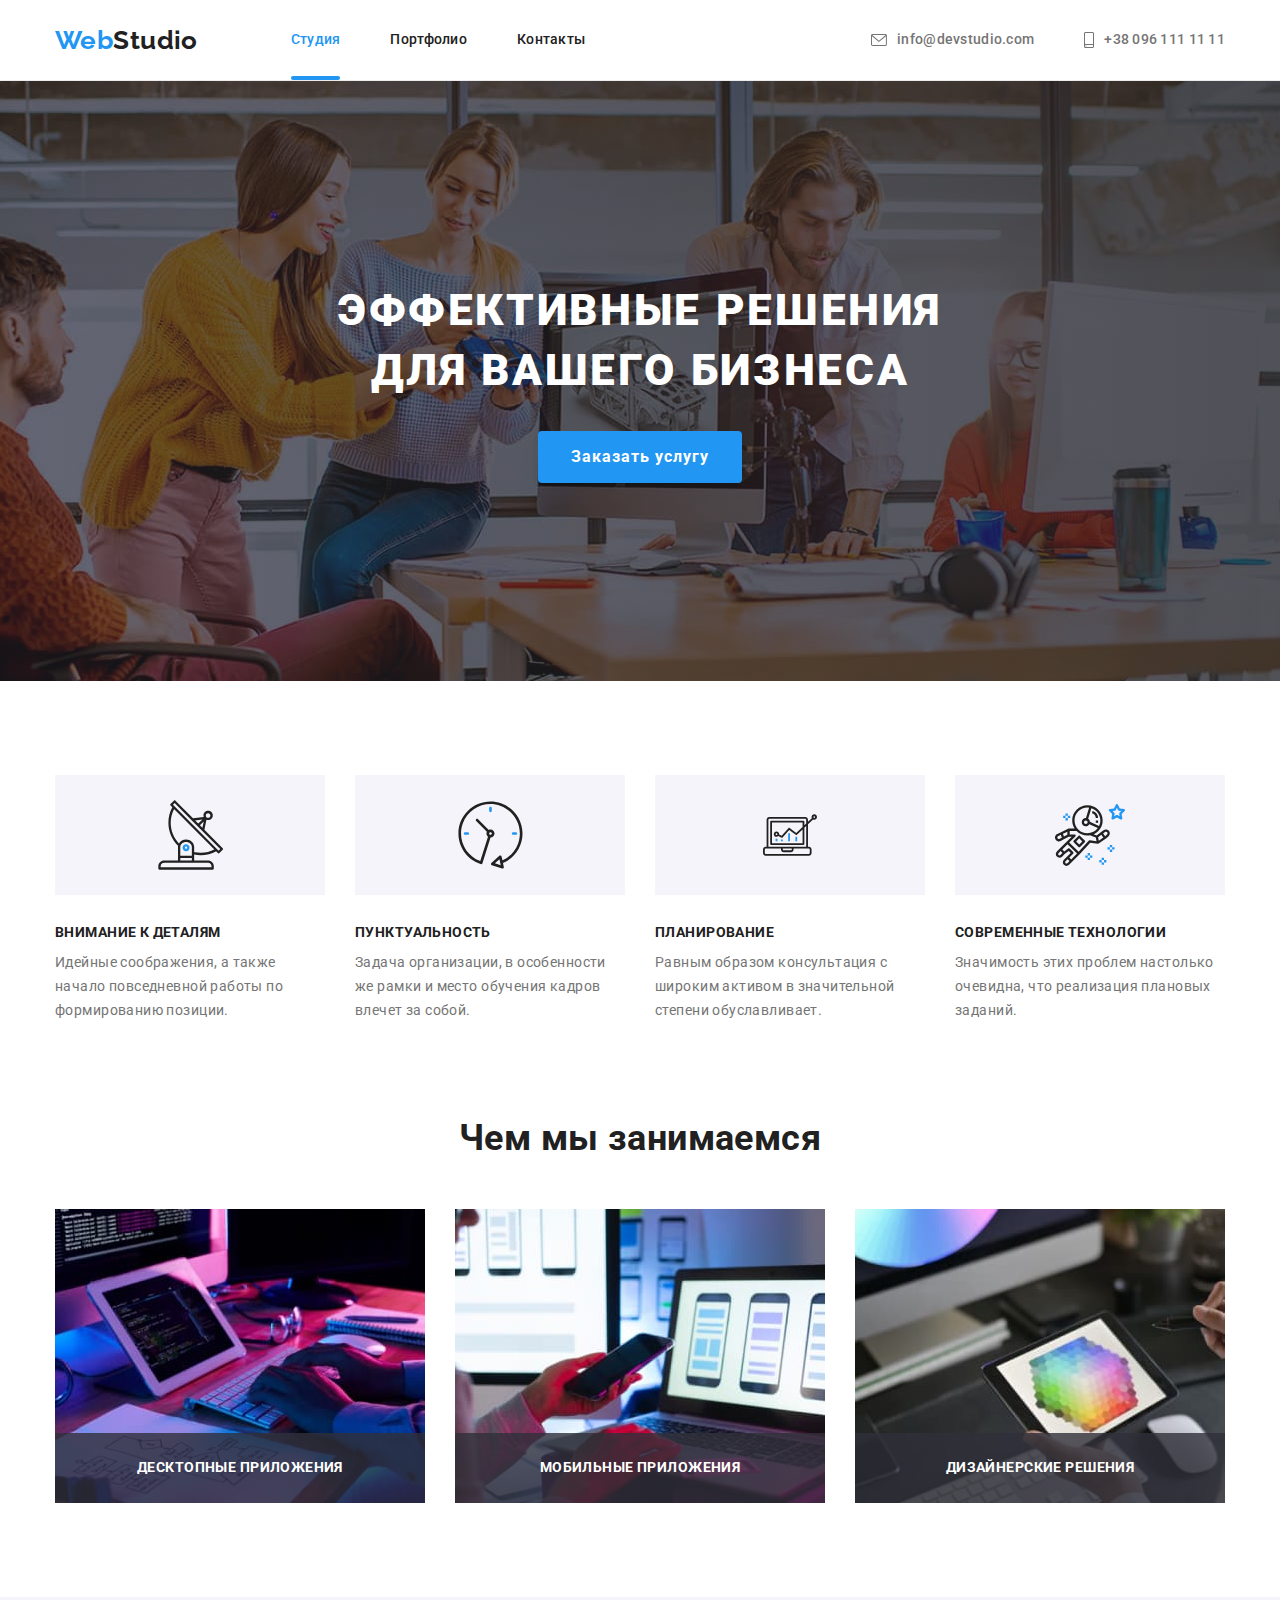
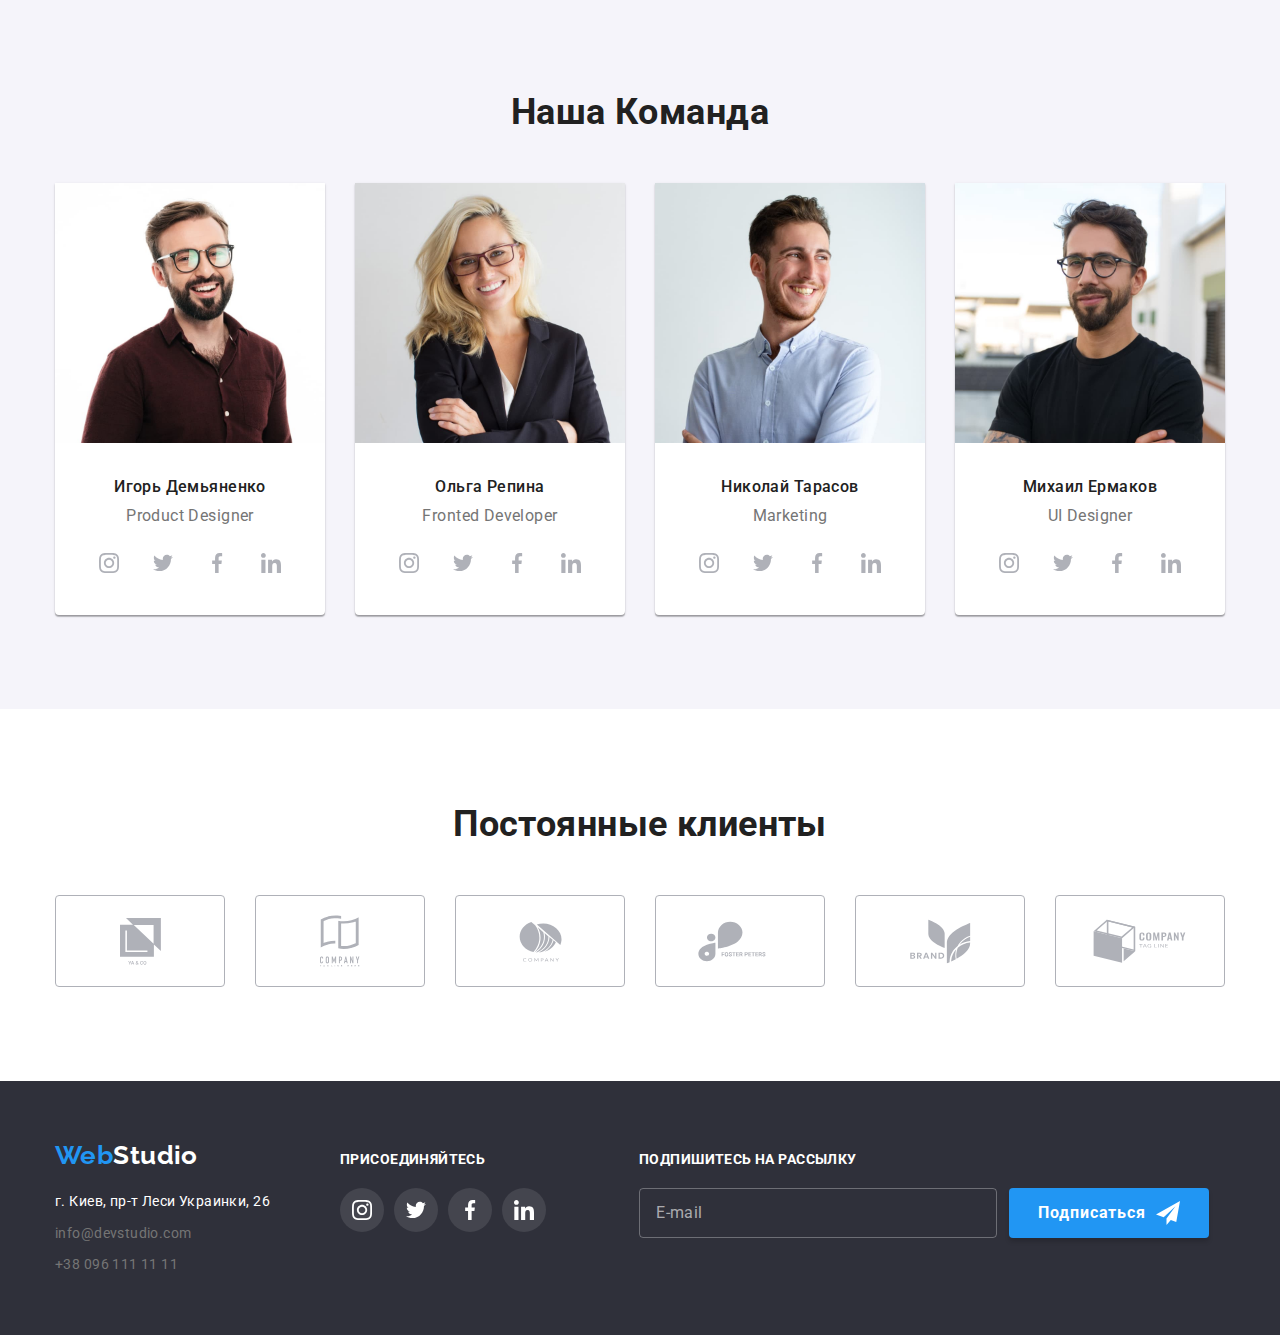
==== commit e2957305: "добавляет разметку в футере, стили к модалке" ====
--- a/index.html
+++ b/index.html
@@ -71,21 +71,77 @@
             Заказать услугу
           </button>
           <div class="backdrop is-hidden" data-modal>
-            <div class="modal">
-              
-                
-                <button
-                  class="close-btn-modal"
-                  type="button"
-                  data-modal-close
-                >
-                <svg class="modal-icon" width="18px" height= "18px">
-              <use href="./images/icons.svg#icon-icon_close_modal"></use>
-            </svg>
+            <div class="modal modal-container">
+              <button class="close-btn-modal" type="button" data-modal-close>
+                <svg class="modal-icon" width="18px" height="18px">
+                  <use href="./images/icons.svg#icon-icon_close_modal"></use>
+                </svg>
               </button>
-              <div class="modal-container">
-                <h2 class="modal-title">Оставьте свои данные, мы вам перезвоним</h2>
-              </div>
+
+              <h2 class="modal-title">
+                Оставьте свои данные, мы вам перезвоним
+              </h2>
+              <form class="form-modal" autocomplete="off">
+                <label class="form-field-mdl">
+                  <span class="form-label">Имя</span>
+                  <input type="text" class="form-input" name="username" />
+
+                  <span class="icon-form">
+                    <svg width="18" height="18">
+                      <use href="./images/icons.svg#icon-person"></use>
+                    </svg>
+                  </span>
+                </label>
+
+                <label class="form-field-mdl">
+                  <span class="form-label">Телефон</span>
+                  <input type="tel" class="form-input" name="phone_number" />
+
+                  <span class="icon-form">
+                    <svg width="18" height="18">
+                      <use href="./images/icons.svg#icon-phone_black"></use>
+                    </svg>
+                  </span>
+                </label>
+
+                <label class="form-field-mdl">
+                  <span class="form-label">Почта</span>
+                  <input type="email" class="form-input" name="email" />
+
+                  <span class="icon-form">
+                    <svg width="18" height="18">
+                      <use href="./images/icons.svg#icon-email_black"></use>
+                    </svg>
+                  </span>
+                </label>
+                <label class="form-field-mdl">
+                  <span class="form-label">Комментарий</span>
+                  <textarea
+                    name="comments"
+                    rows="6"
+                    class="form-input comments"
+                    placeholder="Введите текст"
+                  ></textarea>
+                </label>
+
+                <label class="form-field-mdl checkbox-label">
+                  <input
+                    type="checkbox"
+                    class="checkbox"
+                    name="agreement"
+                    value="agreement"
+                  />
+                  <span class="icon-checkbox"> </span>
+
+                  <span class="checkbox-text"
+                    >Соглашаюсь с рассылкой и принимаю
+                    <a href="#" class="checkbox-link">Условия договора</a></span
+                  >
+                </label>
+                <button type="submit" class="button hero-button">
+                  Отправить
+                </button>
+              </form>
             </div>
           </div>
         </div>
@@ -371,51 +427,53 @@
       </section>
       <!-- Clients -->
       <section class="section">
-        <h2 class="second-title">Постоянные клиенты</h2>
-        <ul class="icon-list">
-          <li class="client-item-icon">
-            <a href="#" class="client-link">
-              <svg class="client-icon" width="41" height="47">
-                <use href="./images/icons.svg#icon-group_2"></use>
-              </svg>
-            </a>
-          </li>
-          <li class="client-item-icon">
-            <a href="#" class="client-link">
-              <svg class="client-icon" width="40" height="52">
-                <use href="./images/icons.svg#icon-group_3"></use>
-              </svg>
-            </a>
-          </li>
-          <li class="client-item-icon">
-            <a href="#" class="client-link">
-              <svg class="client-icon" width="43" height="41">
-                <use href="./images/icons.svg#icon-group_4"></use>
-              </svg>
-            </a>
-          </li>
-          <li class="client-item-icon">
-            <a href="#" class="client-link">
-              <svg class="client-icon" width="84" height="41">
-                <use href="./images/icons.svg#icon-group_5"></use>
-              </svg>
-            </a>
-          </li>
-          <li class="client-item-icon">
-            <a href="#" class="client-link">
-              <svg class="client-icon" width="63" height="45">
-                <use href="./images/icons.svg#icon-group_7"></use>
-              </svg>
-            </a>
-          </li>
-          <li class="client-item-icon">
-            <a href="#" class="client-link">
-              <svg class="client-icon" width="94" height="44">
-                <use href="./images/icons.svg#icon-group_6"></use>
-              </svg>
-            </a>
-          </li>
-        </ul>
+        <div class="container">
+          <h2 class="second-title">Постоянные клиенты</h2>
+          <ul class="icon-list">
+            <li class="client-item-icon">
+              <a href="#" class="client-link">
+                <svg class="client-icon" width="41" height="47">
+                  <use href="./images/icons.svg#icon-group_2"></use>
+                </svg>
+              </a>
+            </li>
+            <li class="client-item-icon">
+              <a href="#" class="client-link">
+                <svg class="client-icon" width="40" height="52">
+                  <use href="./images/icons.svg#icon-group_3"></use>
+                </svg>
+              </a>
+            </li>
+            <li class="client-item-icon">
+              <a href="#" class="client-link">
+                <svg class="client-icon" width="43" height="41">
+                  <use href="./images/icons.svg#icon-group_4"></use>
+                </svg>
+              </a>
+            </li>
+            <li class="client-item-icon">
+              <a href="#" class="client-link">
+                <svg class="client-icon" width="84" height="41">
+                  <use href="./images/icons.svg#icon-group_5"></use>
+                </svg>
+              </a>
+            </li>
+            <li class="client-item-icon">
+              <a href="#" class="client-link">
+                <svg class="client-icon" width="63" height="45">
+                  <use href="./images/icons.svg#icon-group_7"></use>
+                </svg>
+              </a>
+            </li>
+            <li class="client-item-icon">
+              <a href="#" class="client-link">
+                <svg class="client-icon" width="94" height="44">
+                  <use href="./images/icons.svg#icon-group_6"></use>
+                </svg>
+              </a>
+            </li>
+          </ul>
+        </div>
       </section>
     </main>
     <footer class="page-footer">
@@ -471,20 +529,27 @@
           </ul>
         </div>
         <div class="form-field footer-conteiner">
-          <form name = "subscribe">
-          <label  class= "subscribe-label" for="mail">Подпишитесь на рассылку</label>
-          <div class="field-btn-container">
-            <input  class="input-email" type="email" name="email" id="mail" placeholder="E-mail" />
-            </form>
-            <button class="hero-button button" type="submit">
-              <span class="sub-text">
-              Подписаться</span>
-              <svg class="sub-icon" width="24" height="24">
-                <use href="./images/icons.svg#icon-send"></use>
-
-              </svg>
-            </button>
-          </div>
+          <form class="form-subcribe">
+            <label class="subscribe-label" for="mail"
+              >Подпишитесь на рассылку</label
+            >
+            <div class="field-btn-container">
+              <input
+                class="input-email"
+                type="email"
+                name="email"
+                id="mail"
+                placeholder="E-mail"
+              />
+
+              <button class="hero-button button" type="submit">
+                <span class="sub-text"> Подписаться</span>
+                <svg class="sub-icon" width="24" height="24">
+                  <use href="./images/icons.svg#icon-send"></use>
+                </svg>
+              </button>
+            </div>
+          </form>
         </div>
       </div>
     </footer>
--- a/css/styles.css
+++ b/css/styles.css
@@ -242,21 +242,61 @@
   left: 50%;
   min-width: 528px;
   min-height: 581px;
+  border-radius: 4px;
+
   background-color: var(--background-white);
-
   transform: translate(-50%, -50%) scale(1);
   transition: transform var(--timing-process) var(--timing-function),
     opacity var(--timing-process) var(--timing-function);
   opacity: 1;
 }
+.form-subcribe {
+  display: flex;
+  flex-wrap: wrap;
+}
+
 .modal-container {
+  display: block;
+  padding: 40px;
+  width: 448px;
+}
+
+.form-field-mdl {
   position: relative;
-}
+  display: flex;
+
+  flex-direction: column;
+  width: 100%;
+  margin-bottom: 10px;
+  text-align: left;
+
+  fill: currentColor;
+  color: var(--title-text-color);
+}
+.form-label {
+  margin-bottom: 4px;
+  font-size: 12px;
+  line-height: 1.16;
+  letter-spacing: 0.01em;
+  color: var(--primary-text-color);
+}
+
+.form-input {
+  box-sizing: border-box;
+  width: 100%;
+  margin: 0;
+  padding: 11px 12px 11px 42px;
+  border: 1px solid rgba(33, 33, 33, 0.2);
+  border-radius: 4px;
+  outline: none;
+}
+
 .close-btn-modal {
   position: absolute;
   display: flex;
   align-items: center;
   justify-content: center;
+  margin: 8px;
 
   top: 0;
   right: 0;
@@ -266,30 +306,117 @@
   border: 1px solid rgba(0, 0, 0, 0.1);
   background-color: var(--background-white);
 
-  margin: 8px;
   cursor: pointer;
   text-decoration: none;
   color: #000;
   fill: currentColor;
-  transition: var(--timing-process) var(--timing-function);
-}
+  transition: color var(--timing-process) var(--timing-function);
+}
+
 .close-btn-modal:hover,
 .close-btn-modal:focus {
   color: var(--accent-color);
 }
 .modal-title {
-  margin-top: 40px;
+  margin: 0;
   margin-bottom: 12px;
-
-  color: var(--title-text-color);
+  text-align: center;
+
   font-family: Roboto, sans-serif;
   font-weight: 700;
   font-size: 20px;
   line-height: 1.17;
 
   letter-spacing: 0.03em;
-
-  text-align: center;
+  color: var(--title-text-color);
+}
+.icon-form {
+  position: absolute;
+  display: inline-block;
+  left: 15px;
+  top: 50%;
+
+  width: 18px;
+  height: 18px;
+}
+
+.form-field-mdl:focus-within,
+.form-field-mdl:hover {
+  color: var(--accent-color);
+  transition: color var(--timing-process) var(--timing-function);
+}
+.form-input:hover,
+.form-input:focus {
+  border-color: var(--accent-color);
+  transition: var(--timing-function) var(--timing-process);
+}
+.comments {
+  padding: 12px 16px;
+  resize: none;
+}
+.comments::placeholder {
+  font-size: 400;
+  line-height: 1.14;
+  letter-spacing: 0.01em;
+  color: rgba(117, 117, 117, 0.5);
+}
+
+.checkbox {
+  position: absolute;
+  width: 1px;
+  height: 1px;
+  margin: -1px;
+  border: 0;
+  padding: 0;
+  clip: rect(0 0 0 0);
+  overflow: hidden;
+}
+
+.checkbox-label {
+  display: flex;
+  flex-direction: row;
+  align-items: center;
+  justify-content: center;
+
+  margin-top: 20px;
+  margin-bottom: 30px;
+}
+
+.icon-checkbox {
+  display: inline-block;
+  box-sizing: border-box;
+  width: 16px;
+  height: 15px;
+  margin-right: 8.38px;
+
+  fill: currentColor;
+  color: var(--white-color);
+  border-radius: 2px;
+  border: 2px solid var(--title-text-color);
+  transition: var(--timing-function) var(--timing-process);
+}
+
+.checkbox:checked + .icon-checkbox {
+  color: var(--white-color);
+  background-image: url(../images/iconcheck.svg);
+
+  background-size: contain;
+  background-origin: border-box;
+  border-color: var(--accent-color);
+}
+.checkbox-text {
+  display: inline-block;
+  font-size: 14px;
+  font-style: normal;
+  line-height: 1.7;
+  font-family: Roboto;
+  font-weight: 400;
+
+  letter-spacing: 0.03em;
+  color: var(--primary-text-color);
+}
+.checkbox-link {
+  color: var(--accent-color);
 }
 
 /* features-list */
@@ -544,7 +671,9 @@
 /* footer */
 .page-footer > .container {
   display: flex;
-  align-items: center;
+  align-items: baseline;
+  padding-top: 59px;
+  padding-bottom: 59px;
 }
 .page-footer {
   background-color: var(--background-black);
@@ -555,8 +684,8 @@
 
 .footer-conteiner {
   display: flex;
-  padding-top: 60px;
-  padding-bottom: 60px;
+  /* padding-top: 59px;
+  padding-bottom: 59px; */
   flex-direction: column;
 }
 .footer-conteiner + .footer-conteiner {
@@ -565,15 +694,15 @@
 .footer-conteiner:last-child {
   margin-left: 93px;
 }
-.second.footer-conteiner {
-  padding-top: 73px;
-  padding-bottom: 100px;
-}
-
-.form-field.footer-conteiner {
+/* .second.footer-conteiner {
+   padding-top: 73px;
+  padding-bottom: 100px; 
+} */
+
+/* .form-field.footer-conteiner {
   padding-top: 72px;
   padding-bottom: 93px;
-}
+} */
 
 .form-field {
   width: 570px;
@@ -587,7 +716,7 @@
 }
 
 .subscribe-label {
-  display: block;
+  display: inline-block;
   margin-bottom: 20px;
 
   color: var(--white-color);
